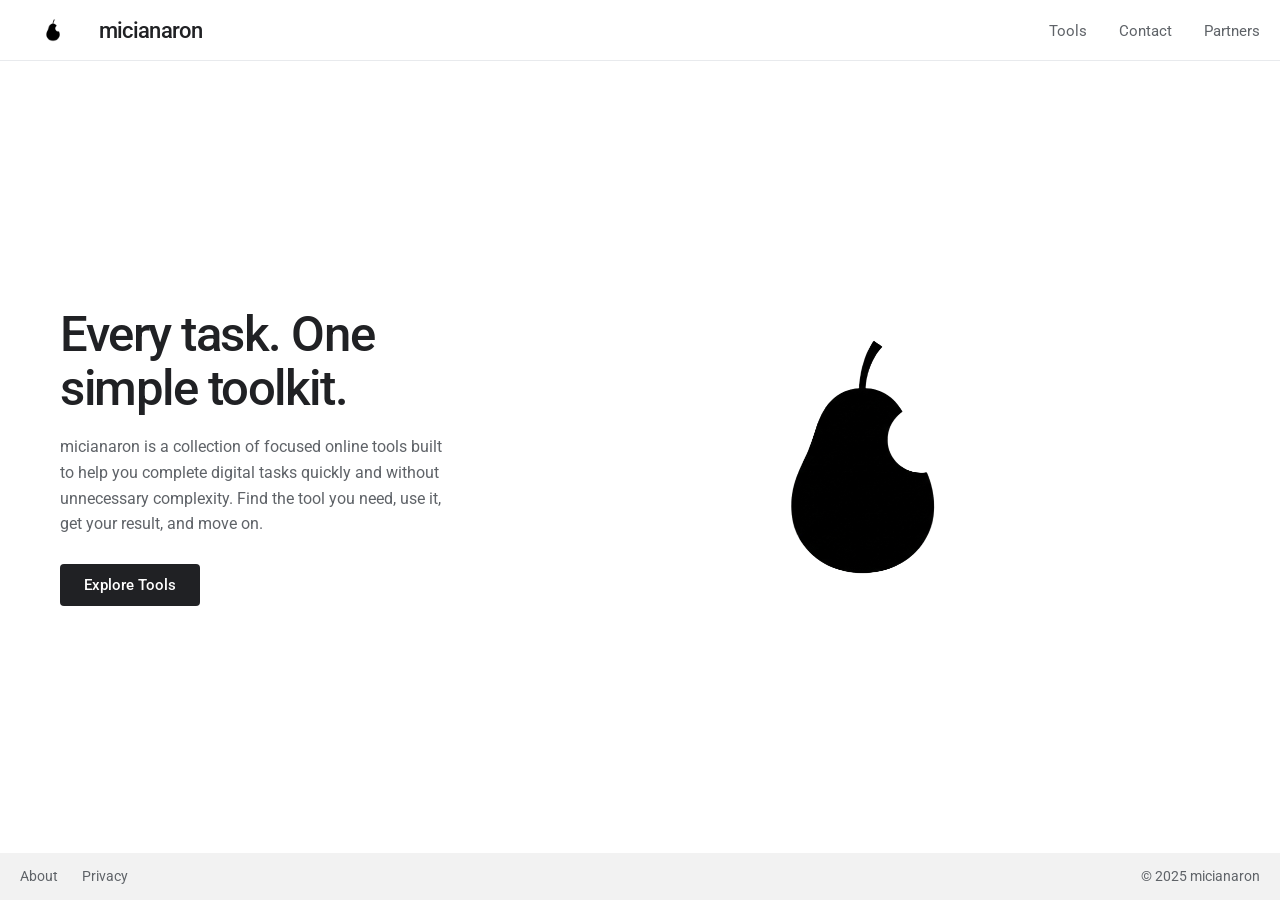
==== public/index.html @ afa33130 "Add files via upload" ====
<!DOCTYPE html>
<html lang="en">
<head>
  <meta charset="UTF-8" />
  <meta name="viewport" content="width=device-width, initial-scale=1.0" />
  <title>micianaron</title>

  <link rel="stylesheet" href="https://fonts.googleapis.com/css?family=Roboto:400,500,700&display=swap" />
  <link rel="stylesheet" href="https://cdnjs.cloudflare.com/ajax/libs/font-awesome/6.7.2/css/all.min.css" />
  <link rel="stylesheet" href="../assets/styles/style.css" />
  <link rel="stylesheet" href="../assets/styles/tools.css" />

  <link rel="icon" href="../assets/images/dark-logo.png" media="(prefers-color-scheme: light)" />
  <link rel="icon" href="../assets/images/light-logo.png" media="(prefers-color-scheme: dark)" />
</head>
<body>
  <!-- Full‑width header -->
  <header id="mainHeader">
    <div class="brand-container" data-page="home">
      <div class="brand-logo">
        <picture>
          <source srcset="../assets/images/light-logo.png" media="(prefers-color-scheme: dark)" />
          <img src="../assets/images/dark-logo.png" alt="micianaron logo" />
        </picture>
      </div>
      <span class="brand-name">micianaron</span>
    </div>

    <div class="header-search" id="headerSearch">
      <i class="fa-solid fa-magnifying-glass"></i>
      <input type="text" id="globalToolSearch" placeholder="Search tools..." />
    </div>

    <button class="hamburger-toggle" id="hamburgerBtn" aria-label="Toggle Navigation Menu">
      <span></span>
      <span></span>
      <span></span>
    </button>

    <nav id="navMenu">
      <ul>
        <li><a class="nav-link" data-page="tools" id="nav-tools">Tools</a></li>
        <li><a class="nav-link" data-page="contact" id="nav-contact">Contact</a></li>
        <li><a class="nav-link" data-page="partner" id="nav-partner">Partners</a></li>
      </ul>
    </nav>
  </header>

  <!-- Separator line under header -->
  <div class="header-separator"></div>

  <!-- Main content container -->
  <div class="container">
    <!-- HOME -->
    <main class="view hero active" id="view-home">
      <div class="hero-content">
        <blockquote class="hero-quote">Every task. One simple toolkit.</blockquote>
        <span class="hero-description-span">
          micianaron is a collection of focused online tools built to help you complete digital tasks quickly and without unnecessary complexity. Find the tool you need, use it, get your result, and move on.
        </span>
        <span class="hero-btn-span" data-page="tools">Explore Tools</span>
      </div>
      <div class="hero-image-wrapper">
        <picture>
          <source srcset="../assets/images/light-hero.png" media="(prefers-color-scheme: dark)" />
          <img src="../assets/images/dark-hero.png" alt="micianaron tools showcase" />
        </picture>
      </div>
    </main>

    <!-- DYNAMIC PAGE CONTENT -->
    <main class="view page-content" id="view-page">
      <div id="pageContent"></div>
    </main>
  </div>

  <!-- Full‑width footer -->
  <footer>
    <div class="footer-links">
      <a class="footer-link" data-page="about">About</a>
      <a class="footer-link" data-page="privacy">Privacy</a>
    </div>
    <span class="footer-copy">© 2025 micianaron</span>
  </footer>

  <script src="../scripts/script.js"></script>
  <script src="../scripts/tools.js"></script>
</body>
</html>
---- assets/styles/style.css ----
/* ==========================================================================
   MICIANARON GLOBAL STYLESHEET – GOOGLE THEME (MONOCHROME)
   ========================================================================== */

:root {
  --bg: #ffffff;
  --text-color: #202124;
  --subtext-color: #5f6368;
  --nav-link-color: #5f6368;
  --nav-link-hover: #202124;
  --mobile-menu-bg: #ffffff;
  --card-bg: #f8f9fa;
  --border-color: #dadce0;
  --divider-color: #e8eaed;
  --input-bg: #ffffff;
  --accent-btn: #202124;
  --accent-btn-text: #ffffff;
  --header-bg: #ffffff;
  --footer-bg: #f2f2f2;
}

@media (prefers-color-scheme: dark) {
  :root {
    --bg: #202124;
    --text-color: #e8eaed;
    --subtext-color: #9aa0a6;
    --nav-link-color: #9aa0a6;
    --nav-link-hover: #e8eaed;
    --mobile-menu-bg: #202124;
    --card-bg: #303134;
    --border-color: #5f6368;
    --divider-color: #3c4043;
    --input-bg: #303134;
    --accent-btn: #e8eaed;
    --accent-btn-text: #202124;
    --header-bg: #202124;
    --footer-bg: #171717;
  }
}

* {
  box-sizing: border-box;
  margin: 0;
  padding: 0;
}

html,
body {
  width: 100%;
  height: 100vh;
  height: 100dvh;
  overflow: hidden;
  font-family: 'Roboto', Arial, sans-serif;
  background: var(--bg);
  color: var(--text-color);
  -webkit-font-smoothing: antialiased;
  -moz-osx-font-smoothing: grayscale;
  display: flex;
  flex-direction: column;
}

/* ==========================================================================
   HEADER – full width, Google‑style
   ========================================================================== */
header {
  display: flex;
  justify-content: space-between;
  align-items: center;
  width: 100%;
  height: 60px;
  flex-shrink: 0;
  z-index: 100;
  gap: 1rem;
  padding: 0 20px;
  background: var(--header-bg);
}

.brand-container {
  display: flex;
  align-items: center;
  gap: 0.8rem;
  cursor: pointer;
  user-select: none;
  flex-shrink: 0;
}

.brand-logo img {
  height: 36px;
  width: auto;
  display: block;
}

.brand-name {
  font-size: 1.4rem;
  font-weight: 500;
  letter-spacing: -0.03em;
  color: var(--text-color);
  text-transform: lowercase;
}

/* Header search – hidden by default, shown only on tools page */
.header-search {
  display: none;
  align-items: center;
  gap: 0.5rem;
  background: var(--input-bg);
  border: 1px solid var(--border-color);
  border-radius: 24px;
  padding: 0 16px;
  height: 44px;
  width: 100%;
  max-width: 600px;
  flex-grow: 1;
  margin: 0 auto;
  transition: box-shadow 0.2s, border-color 0.2s;
}

.header-search i {
  color: var(--subtext-color);
  font-size: 0.9rem;
}

.header-search input {
  width: 100%;
  border: none;
  background: transparent;
  outline: none;
  color: var(--text-color);
  font-family: inherit;
  font-size: 0.95rem;
}

.header-search input::placeholder {
  color: var(--subtext-color);
  opacity: 0.7;
}

.header-search:focus-within {
  border-color: var(--nav-link-hover);
  box-shadow: 0 1px 6px rgba(32,33,36,0.28);
}

header.tools-active .header-search {
  display: flex;
}

/* Navigation */
nav ul {
  display: flex;
  list-style: none;
  gap: 2rem;
}

nav a {
  text-decoration: none;
  color: var(--nav-link-color);
  font-weight: 400;
  font-size: 0.95rem;
  transition: color 0.2s ease;
  cursor: pointer;
}

nav a:hover,
nav a.active {
  color: var(--nav-link-hover);
}

/* Hamburger */
.hamburger-toggle {
  display: none;
  flex-direction: column;
  justify-content: space-between;
  width: 28px;
  height: 20px;
  background: transparent;
  border: none;
  cursor: pointer;
  z-index: 101;
  padding: 0;
  flex-shrink: 0;
}

.hamburger-toggle span {
  width: 100%;
  height: 3px;
  background-color: var(--text-color);
  border-radius: 2px;
  transition: all 0.3s ease;
}

/* ==========================================================================
   HEADER SEPARATOR
   ========================================================================== */
.header-separator {
  width: 100%;
  height: 1px;
  background: var(--divider-color);
  flex-shrink: 0;
}

/* ==========================================================================
   MAIN CONTAINER
   ========================================================================== */
.container {
  display: flex;
  flex-direction: column;
  width: 100%;
  flex: 1;
  min-height: 0;
  max-width: 1200px;
  margin: 0 auto;
  padding: 0 20px;
  position: relative;
}

/* Full-width container override for contact page */
.container.full-width {
  max-width: none;
  padding: 0;
  margin: 0;
}

/* Ensure page content and its child stretch full width */
.container.full-width .page-content {
  max-width: none;
  padding: 0;
  margin: 0;
  align-items: stretch;  /* This fixes the non-stretching child */
}

.container.full-width #pageContent {
  width: 100%;
}

/* ==========================================================================
   MAIN VIEW SYSTEM
   ========================================================================== */
main.view {
  display: none;
  flex: 1;
  min-height: 0;
  padding: 1rem 0;
  animation: fadeIn 0.25s ease-in-out;
}

main.view.active {
  display: flex;
}

@keyframes fadeIn {
  from { opacity: 0; transform: translateY(4px); }
  to { opacity: 1; transform: translateY(0); }
}

/* ==========================================================================
   HOME HERO
   ========================================================================== */
.hero {
  align-items: center;
  justify-content: space-between;
  gap: 3rem;
}

.hero-content {
  flex: 1;
  max-width: 580px;
  display: flex;
  flex-direction: column;
  align-items: flex-start;
  gap: 1.2rem;
}

.hero-quote {
  font-size: clamp(2.2rem, 3.8vw, 4rem);
  font-weight: 500;
  line-height: 1.1;
  letter-spacing: -0.03em;
  text-align: left;
}

.hero-description-span {
  display: block;
  font-size: clamp(1rem, 1.2vw, 1.2rem);
  line-height: 1.6;
  color: var(--subtext-color);
  font-weight: 400;
  text-align: left;
}

/* Primary button */
.hero-btn-span {
  display: inline-flex;
  align-items: center;
  justify-content: center;
  padding: 0.75rem 1.5rem;
  background: var(--accent-btn);
  color: var(--accent-btn-text);
  font-size: 0.95rem;
  font-weight: 500;
  border-radius: 4px;
  cursor: pointer;
  user-select: none;
  transition: background 0.2s, box-shadow 0.2s;
  text-decoration: none;
  margin-top: 0.5rem;
  border: none;
}

.hero-btn-span:hover {
  background: var(--nav-link-hover);
  box-shadow: 0 1px 3px rgba(0,0,0,0.2);
}

.hero-image-wrapper {
  flex: 1.8;
  height: 100%;
  display: flex;
  justify-content: center;
  align-items: center;
  min-height: 0;
}

.hero-image-wrapper img {
  width: 100%;
  height: 100%;
  max-height: 80vh;
  object-fit: contain;
  display: block;
}

/* ==========================================================================
   GENERAL CONTENT PAGES
   ========================================================================== */
.page-content {
  flex-direction: column;
  align-items: flex-start;
  justify-content: flex-start;
  width: 100%;
  max-width: 800px;
  margin: 0 auto;
  padding-top: 1rem;
  overflow-y: auto;
  -ms-overflow-style: none;
  scrollbar-width: none;
}

.page-content::-webkit-scrollbar {
  display: none;
}

.page-title {
  font-size: clamp(1.8rem, 3vw, 2.4rem);
  font-weight: 500;
  margin-bottom: 1.5rem;
  letter-spacing: -0.02em;
  text-align: left;
}

.text-block {
  display: block;
  width: 100%;
  font-size: 1rem;
  line-height: 1.7;
  color: var(--subtext-color);
  text-align: left;
  font-weight: 400;
}

.text-divider {
  display: block;
  width: 100%;
  height: 1px;
  background-color: var(--divider-color);
  margin: 1.5rem 0;
  border: none;
}

/* ==========================================================================
   FOOTER
   ========================================================================== */
footer {
  width: 100%;
  flex-shrink: 0;
  background: var(--footer-bg);
  color: var(--subtext-color);
  display: flex;
  justify-content: space-between;
  align-items: center;
  padding: 15px 20px;
  font-size: 0.9rem;
}

.footer-links {
  display: flex;
  gap: 1.5rem;
}

.footer-link {
  color: var(--subtext-color);
  text-decoration: none;
  cursor: pointer;
  transition: color 0.2s;
}

.footer-link:hover {
  color: var(--nav-link-hover);
}

.footer-copy {
  color: var(--subtext-color);
}

/* ==========================================================================
   FORMS
   ========================================================================== */
.form-container {
  display: flex;
  flex-direction: column;
  gap: 1.2rem;
  width: 100%;
  max-width: 420px;
  margin-top: 1rem;
}

.form-group {
  display: flex;
  flex-direction: column;
  gap: 0.5rem;
  text-align: left;
}

.form-group label {
  font-size: 0.95rem;
  font-weight: 500;
}

.form-group input,
.form-group textarea {
  width: 100%;
  padding: 0.85rem 1rem;
  border-radius: 4px;
  border: 1px solid var(--border-color);
  background: var(--input-bg);
  color: var(--text-color);
  font-family: inherit;
  font-size: 1rem;
  outline: none;
  transition: border-color 0.2s ease;
}

.form-group input:focus,
.form-group textarea:focus {
  border-color: var(--nav-link-hover);
}

/* ==========================================================================
   MOBILE NAVIGATION
   ========================================================================== */
@media (max-width: 868px) {
  .hamburger-toggle {
    display: flex;
  }

  nav {
    position: fixed;
    top: 0;
    right: -100%;
    width: 100%;
    height: 100vh;
    background: var(--mobile-menu-bg);
    display: flex;
    justify-content: center;
    align-items: center;
    transition: right 0.3s ease-in-out;
    z-index: 99;
  }

  nav.active {
    right: 0;
  }

  nav ul {
    flex-direction: column;
    align-items: center;
    gap: 2.5rem;
  }

  nav a {
    font-size: 1.5rem;
  }

  .hamburger-toggle.active span:nth-child(1) {
    transform: translateY(8.5px) rotate(45deg);
  }

  .hamburger-toggle.active span:nth-child(2) {
    opacity: 0;
  }

  .hamburger-toggle.active span:nth-child(3) {
    transform: translateY(-8.5px) rotate(-45deg);
  }

  .hero {
    flex-direction: column;
    justify-content: center;
    gap: 1.5rem;
  }

  .hero-content {
    max-width: 100%;
  }

  .hero-quote {
    font-size: clamp(1.8rem, 5vw, 2.5rem);
  }

  .hero-image-wrapper {
    flex: 1;
    width: 100%;
  }

  .hero-image-wrapper img {
    max-height: 40vh;
  }

  .page-content {
    padding-right: 0;
  }

  #view-page .form-container {
    width: 100%;
    max-width: 520px;
    padding: 0 0.5rem;
  }

  #view-page .form-group input,
  #view-page .form-group textarea {
    min-height: 50px;
  }

  #view-page .form-container .hero-btn-span {
    min-height: 50px;
  }

  header {
    flex-wrap: nowrap;
    gap: 0.8rem;
    padding: 0 12px;
  }

  .brand-container {
    order: 1;
    flex-shrink: 0;
  }

  .header-search {
    order: 2;
    flex: 1 1 auto;
    max-width: none;
    margin: 0;
    min-width: 0;
  }

  .hamburger-toggle {
    order: 3;
  }

  footer {
    flex-direction: column;
    gap: 0.5rem;
    text-align: center;
    padding: 12px;
  }
}

@media (max-width: 480px) {
  .brand-logo img {
    height: 30px;
  }

  .brand-name {
    font-size: 1.1rem;
  }

  .container {
    padding: 0 12px;
  }

  header {
    height: 54px;
  }

  #view-page .form-group input,
  #view-page .form-group textarea {
    min-height: 50px;
    font-size: 16px;
  }
}
---- assets/styles/tools.css ----
/* ==========================================================================
   MICIANARON TOOLS PAGE STYLESHEET
   ========================================================================== */

.tools-page {
  width: 100%;
  height: 100%;
  display: flex;
  flex-direction: column;
  overflow-y: auto;
  -ms-overflow-style: none;
  scrollbar-width: none;
  padding-bottom: 2rem;
}

.tools-page::-webkit-scrollbar {
  display: none;
}

.tool-grid {
  display: grid;
  grid-template-columns: repeat(auto-fill, minmax(280px, 1fr));
  gap: 1.5rem;
  width: 100%;
}

.tool-card {
  display: flex;
  align-items: center;
  gap: 1rem;
  background: var(--card-bg);
  border: 1px solid var(--border-color);
  border-radius: 12px;
  padding: 1.25rem;
  text-decoration: none;
  color: inherit;
  transition: transform 0.2s ease, box-shadow 0.2s ease, border-color 0.2s ease;
  cursor: pointer;
}

.tool-card:hover {
  transform: translateY(-4px);
  box-shadow: 0 8px 16px rgba(0, 0, 0, 0.1);
  border-color: var(--text-color);
}

.tool-card-icon {
  flex-shrink: 0;
  width: 48px;
  height: 48px;
  display: flex;
  align-items: center;
  justify-content: center;
  border-radius: 10px;
  overflow: hidden;
  background: var(--input-bg);
}

.tool-card-icon img {
  width: 100%;
  height: 100%;
  object-fit: contain;
}

.tool-card-info {
  display: flex;
  flex-direction: column;
  gap: 0.2rem;
  min-width: 0;
}

.tool-card-title {
  font-weight: 700;
  font-size: 1.05rem;
  color: var(--text-color);
  white-space: nowrap;
  overflow: hidden;
  text-overflow: ellipsis;
}

.tool-card-url {
  font-size: 0.85rem;
  color: var(--subtext-color);
  opacity: 0.8;
  white-space: nowrap;
  overflow: hidden;
  text-overflow: ellipsis;
}

.tool-card-description {
  font-size: 0.9rem;
  color: var(--subtext-color);
  line-height: 1.4;
  display: -webkit-box;
  -webkit-line-clamp: 2;
  line-clamp: 2;
  -webkit-box-orient: vertical;
  overflow: hidden;
}

.tools-empty {
  text-align: center;
  padding: 2rem;
  color: var(--subtext-color);
  font-size: 1rem;
}

@media (max-width: 600px) {
  .tool-grid {
    grid-template-columns: 1fr;
  }
}
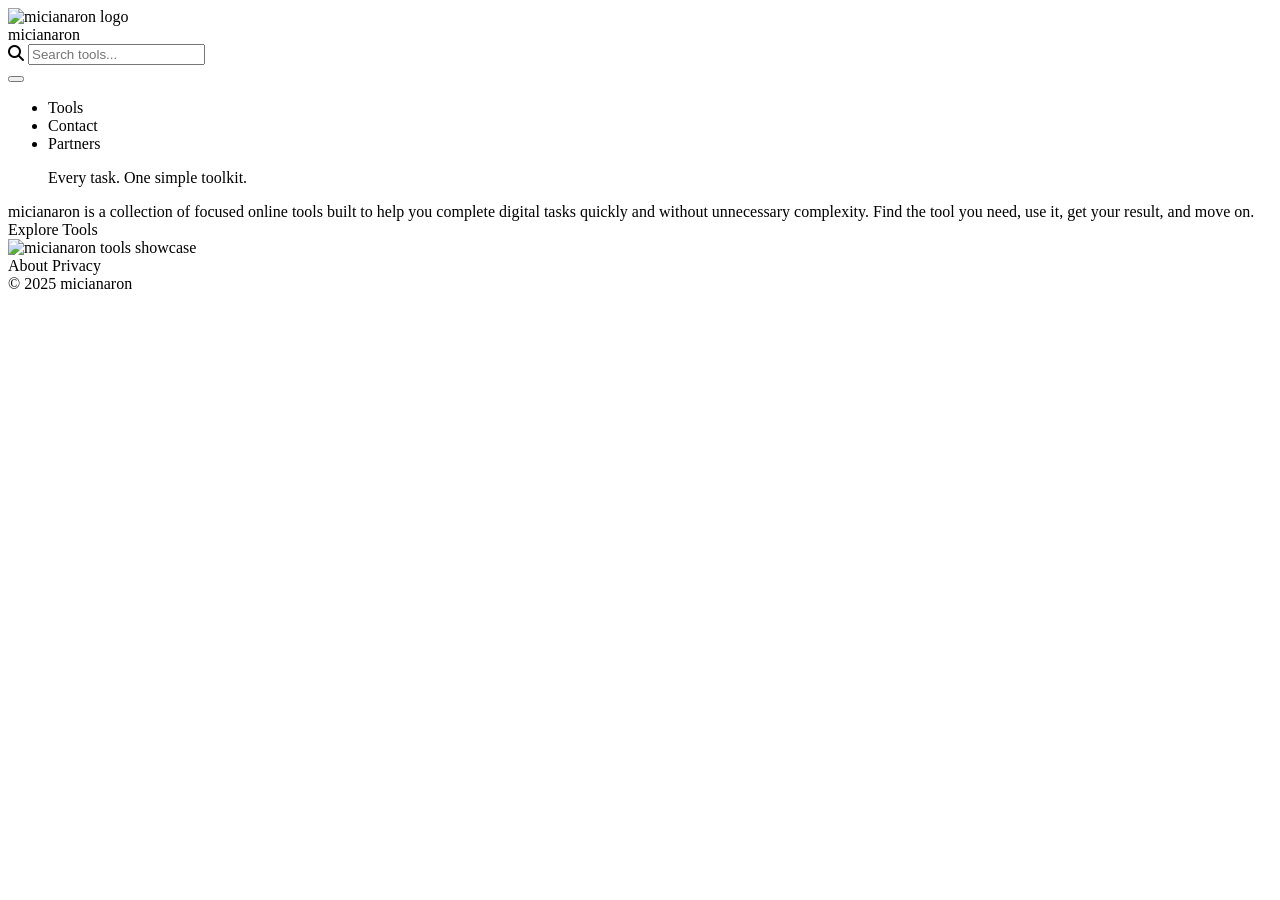
==== commit 30a8afe9: "Fix file paths in index.html Updated file paths for styles and images to remove '../' prefix." ====
--- a/public/index.html
+++ b/public/index.html
@@ -7,11 +7,11 @@
 
   <link rel="stylesheet" href="https://fonts.googleapis.com/css?family=Roboto:400,500,700&display=swap" />
   <link rel="stylesheet" href="https://cdnjs.cloudflare.com/ajax/libs/font-awesome/6.7.2/css/all.min.css" />
-  <link rel="stylesheet" href="../assets/styles/style.css" />
-  <link rel="stylesheet" href="../assets/styles/tools.css" />
+  <link rel="stylesheet" href="assets/styles/style.css" />
+  <link rel="stylesheet" href="assets/styles/tools.css" />
 
-  <link rel="icon" href="../assets/images/dark-logo.png" media="(prefers-color-scheme: light)" />
-  <link rel="icon" href="../assets/images/light-logo.png" media="(prefers-color-scheme: dark)" />
+  <link rel="icon" href="assets/images/dark-logo.png" media="(prefers-color-scheme: light)" />
+  <link rel="icon" href="assets/images/light-logo.png" media="(prefers-color-scheme: dark)" />
 </head>
 <body>
   <!-- Full‑width header -->
@@ -19,8 +19,8 @@
     <div class="brand-container" data-page="home">
       <div class="brand-logo">
         <picture>
-          <source srcset="../assets/images/light-logo.png" media="(prefers-color-scheme: dark)" />
-          <img src="../assets/images/dark-logo.png" alt="micianaron logo" />
+          <source srcset="assets/images/light-logo.png" media="(prefers-color-scheme: dark)" />
+          <img src="assets/images/dark-logo.png" alt="micianaron logo" />
         </picture>
       </div>
       <span class="brand-name">micianaron</span>
@@ -62,8 +62,8 @@
       </div>
       <div class="hero-image-wrapper">
         <picture>
-          <source srcset="../assets/images/light-hero.png" media="(prefers-color-scheme: dark)" />
-          <img src="../assets/images/dark-hero.png" alt="micianaron tools showcase" />
+          <source srcset="assets/images/light-hero.png" media="(prefers-color-scheme: dark)" />
+          <img src="assets/images/dark-hero.png" alt="micianaron tools showcase" />
         </picture>
       </div>
     </main>
@@ -83,7 +83,7 @@
     <span class="footer-copy">© 2025 micianaron</span>
   </footer>
 
-  <script src="../scripts/script.js"></script>
-  <script src="../scripts/tools.js"></script>
+  <script src="scripts/script.js"></script>
+  <script src="scripts/tools.js"></script>
 </body>
-</html>+</html>
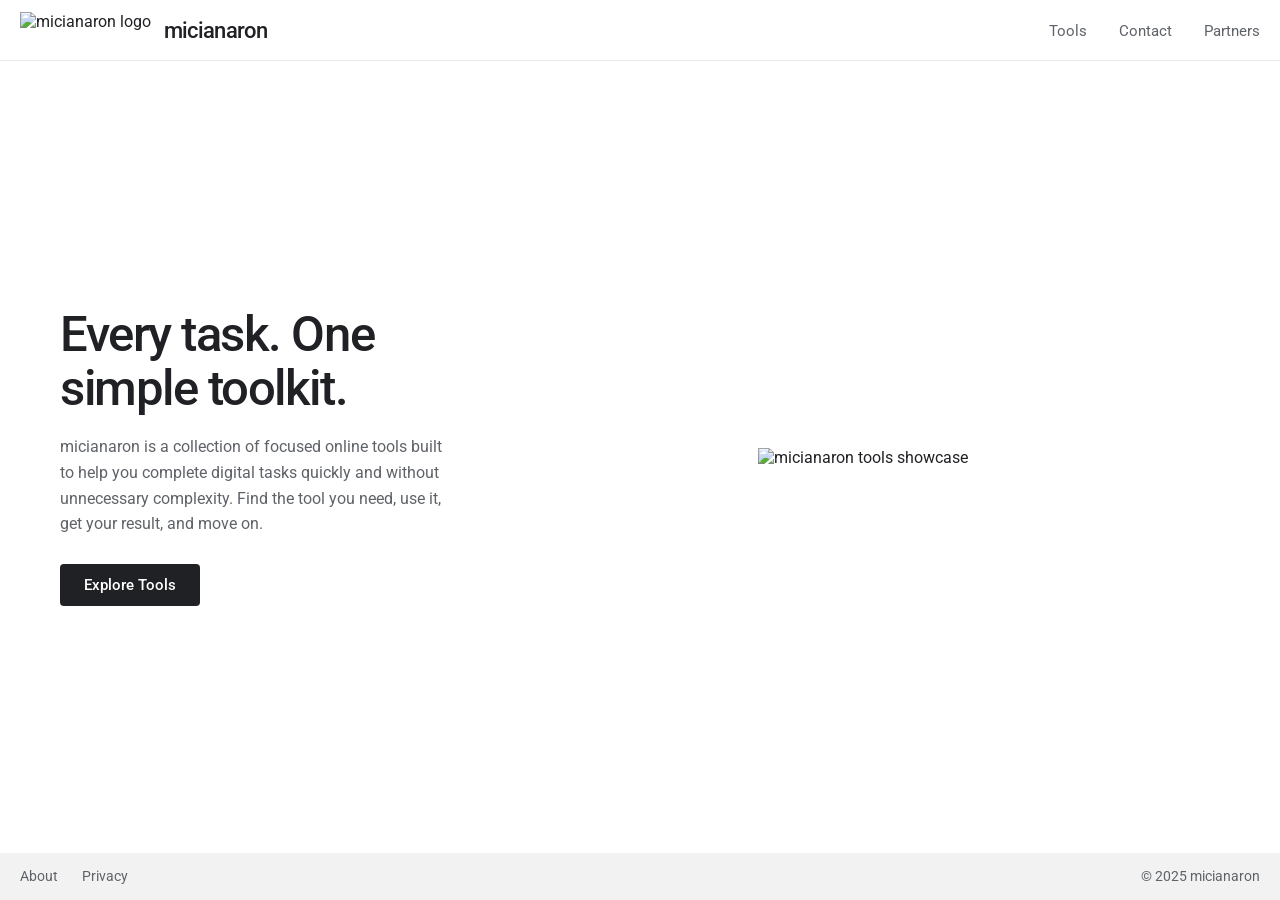
==== commit eefda43f: "Update index.html" ====
--- a/public/index.html
+++ b/public/index.html
@@ -7,11 +7,11 @@
 
   <link rel="stylesheet" href="https://fonts.googleapis.com/css?family=Roboto:400,500,700&display=swap" />
   <link rel="stylesheet" href="https://cdnjs.cloudflare.com/ajax/libs/font-awesome/6.7.2/css/all.min.css" />
-  <link rel="stylesheet" href="assets/styles/style.css" />
-  <link rel="stylesheet" href="assets/styles/tools.css" />
+  <link rel="stylesheet" href="../assets/styles/style.css" />
+  <link rel="stylesheet" href="../assets/styles/tools.css" />
 
-  <link rel="icon" href="assets/images/dark-logo.png" media="(prefers-color-scheme: light)" />
-  <link rel="icon" href="assets/images/light-logo.png" media="(prefers-color-scheme: dark)" />
+  <link rel="icon" href="../assets/images/dark-logo.png" media="(prefers-color-scheme: light)" />
+  <link rel="icon" href="../assets/images/light-logo.png" media="(prefers-color-scheme: dark)" />
 </head>
 <body>
   <!-- Full‑width header -->
--- a/assets/styles/style.css
+++ b/assets/styles/style.css
@@ -0,0 +1,599 @@
+/* ==========================================================================
+   MICIANARON GLOBAL STYLESHEET – GOOGLE THEME (MONOCHROME)
+   ========================================================================== */
+
+:root {
+  --bg: #ffffff;
+  --text-color: #202124;
+  --subtext-color: #5f6368;
+  --nav-link-color: #5f6368;
+  --nav-link-hover: #202124;
+  --mobile-menu-bg: #ffffff;
+  --card-bg: #f8f9fa;
+  --border-color: #dadce0;
+  --divider-color: #e8eaed;
+  --input-bg: #ffffff;
+  --accent-btn: #202124;
+  --accent-btn-text: #ffffff;
+  --header-bg: #ffffff;
+  --footer-bg: #f2f2f2;
+}
+
+@media (prefers-color-scheme: dark) {
+  :root {
+    --bg: #202124;
+    --text-color: #e8eaed;
+    --subtext-color: #9aa0a6;
+    --nav-link-color: #9aa0a6;
+    --nav-link-hover: #e8eaed;
+    --mobile-menu-bg: #202124;
+    --card-bg: #303134;
+    --border-color: #5f6368;
+    --divider-color: #3c4043;
+    --input-bg: #303134;
+    --accent-btn: #e8eaed;
+    --accent-btn-text: #202124;
+    --header-bg: #202124;
+    --footer-bg: #171717;
+  }
+}
+
+* {
+  box-sizing: border-box;
+  margin: 0;
+  padding: 0;
+}
+
+html,
+body {
+  width: 100%;
+  height: 100vh;
+  height: 100dvh;
+  overflow: hidden;
+  font-family: 'Roboto', Arial, sans-serif;
+  background: var(--bg);
+  color: var(--text-color);
+  -webkit-font-smoothing: antialiased;
+  -moz-osx-font-smoothing: grayscale;
+  display: flex;
+  flex-direction: column;
+}
+
+/* ==========================================================================
+   HEADER – full width, Google‑style
+   ========================================================================== */
+header {
+  display: flex;
+  justify-content: space-between;
+  align-items: center;
+  width: 100%;
+  height: 60px;
+  flex-shrink: 0;
+  z-index: 100;
+  gap: 1rem;
+  padding: 0 20px;
+  background: var(--header-bg);
+}
+
+.brand-container {
+  display: flex;
+  align-items: center;
+  gap: 0.8rem;
+  cursor: pointer;
+  user-select: none;
+  flex-shrink: 0;
+}
+
+.brand-logo img {
+  height: 36px;
+  width: auto;
+  display: block;
+}
+
+.brand-name {
+  font-size: 1.4rem;
+  font-weight: 500;
+  letter-spacing: -0.03em;
+  color: var(--text-color);
+  text-transform: lowercase;
+}
+
+/* Header search – hidden by default, shown only on tools page */
+.header-search {
+  display: none;
+  align-items: center;
+  gap: 0.5rem;
+  background: var(--input-bg);
+  border: 1px solid var(--border-color);
+  border-radius: 24px;
+  padding: 0 16px;
+  height: 44px;
+  width: 100%;
+  max-width: 600px;
+  flex-grow: 1;
+  margin: 0 auto;
+  transition: box-shadow 0.2s, border-color 0.2s;
+}
+
+.header-search i {
+  color: var(--subtext-color);
+  font-size: 0.9rem;
+}
+
+.header-search input {
+  width: 100%;
+  border: none;
+  background: transparent;
+  outline: none;
+  color: var(--text-color);
+  font-family: inherit;
+  font-size: 0.95rem;
+}
+
+.header-search input::placeholder {
+  color: var(--subtext-color);
+  opacity: 0.7;
+}
+
+.header-search:focus-within {
+  border-color: var(--nav-link-hover);
+  box-shadow: 0 1px 6px rgba(32,33,36,0.28);
+}
+
+header.tools-active .header-search {
+  display: flex;
+}
+
+/* Navigation */
+nav ul {
+  display: flex;
+  list-style: none;
+  gap: 2rem;
+}
+
+nav a {
+  text-decoration: none;
+  color: var(--nav-link-color);
+  font-weight: 400;
+  font-size: 0.95rem;
+  transition: color 0.2s ease;
+  cursor: pointer;
+}
+
+nav a:hover,
+nav a.active {
+  color: var(--nav-link-hover);
+}
+
+/* Hamburger */
+.hamburger-toggle {
+  display: none;
+  flex-direction: column;
+  justify-content: space-between;
+  width: 28px;
+  height: 20px;
+  background: transparent;
+  border: none;
+  cursor: pointer;
+  z-index: 101;
+  padding: 0;
+  flex-shrink: 0;
+}
+
+.hamburger-toggle span {
+  width: 100%;
+  height: 3px;
+  background-color: var(--text-color);
+  border-radius: 2px;
+  transition: all 0.3s ease;
+}
+
+/* ==========================================================================
+   HEADER SEPARATOR
+   ========================================================================== */
+.header-separator {
+  width: 100%;
+  height: 1px;
+  background: var(--divider-color);
+  flex-shrink: 0;
+}
+
+/* ==========================================================================
+   MAIN CONTAINER
+   ========================================================================== */
+.container {
+  display: flex;
+  flex-direction: column;
+  width: 100%;
+  flex: 1;
+  min-height: 0;
+  max-width: 1200px;
+  margin: 0 auto;
+  padding: 0 20px;
+  position: relative;
+}
+
+/* Full-width container override for contact page */
+.container.full-width {
+  max-width: none;
+  padding: 0;
+  margin: 0;
+}
+
+/* Ensure page content and its child stretch full width */
+.container.full-width .page-content {
+  max-width: none;
+  padding: 0;
+  margin: 0;
+  align-items: stretch;  /* This fixes the non-stretching child */
+}
+
+.container.full-width #pageContent {
+  width: 100%;
+}
+
+/* ==========================================================================
+   MAIN VIEW SYSTEM
+   ========================================================================== */
+main.view {
+  display: none;
+  flex: 1;
+  min-height: 0;
+  padding: 1rem 0;
+  animation: fadeIn 0.25s ease-in-out;
+}
+
+main.view.active {
+  display: flex;
+}
+
+@keyframes fadeIn {
+  from { opacity: 0; transform: translateY(4px); }
+  to { opacity: 1; transform: translateY(0); }
+}
+
+/* ==========================================================================
+   HOME HERO
+   ========================================================================== */
+.hero {
+  align-items: center;
+  justify-content: space-between;
+  gap: 3rem;
+}
+
+.hero-content {
+  flex: 1;
+  max-width: 580px;
+  display: flex;
+  flex-direction: column;
+  align-items: flex-start;
+  gap: 1.2rem;
+}
+
+.hero-quote {
+  font-size: clamp(2.2rem, 3.8vw, 4rem);
+  font-weight: 500;
+  line-height: 1.1;
+  letter-spacing: -0.03em;
+  text-align: left;
+}
+
+.hero-description-span {
+  display: block;
+  font-size: clamp(1rem, 1.2vw, 1.2rem);
+  line-height: 1.6;
+  color: var(--subtext-color);
+  font-weight: 400;
+  text-align: left;
+}
+
+/* Primary button */
+.hero-btn-span {
+  display: inline-flex;
+  align-items: center;
+  justify-content: center;
+  padding: 0.75rem 1.5rem;
+  background: var(--accent-btn);
+  color: var(--accent-btn-text);
+  font-size: 0.95rem;
+  font-weight: 500;
+  border-radius: 4px;
+  cursor: pointer;
+  user-select: none;
+  transition: background 0.2s, box-shadow 0.2s;
+  text-decoration: none;
+  margin-top: 0.5rem;
+  border: none;
+}
+
+.hero-btn-span:hover {
+  background: var(--nav-link-hover);
+  box-shadow: 0 1px 3px rgba(0,0,0,0.2);
+}
+
+.hero-image-wrapper {
+  flex: 1.8;
+  height: 100%;
+  display: flex;
+  justify-content: center;
+  align-items: center;
+  min-height: 0;
+}
+
+.hero-image-wrapper img {
+  width: 100%;
+  height: 100%;
+  max-height: 80vh;
+  object-fit: contain;
+  display: block;
+}
+
+/* ==========================================================================
+   GENERAL CONTENT PAGES
+   ========================================================================== */
+.page-content {
+  flex-direction: column;
+  align-items: flex-start;
+  justify-content: flex-start;
+  width: 100%;
+  max-width: 800px;
+  margin: 0 auto;
+  padding-top: 1rem;
+  overflow-y: auto;
+  -ms-overflow-style: none;
+  scrollbar-width: none;
+}
+
+.page-content::-webkit-scrollbar {
+  display: none;
+}
+
+.page-title {
+  font-size: clamp(1.8rem, 3vw, 2.4rem);
+  font-weight: 500;
+  margin-bottom: 1.5rem;
+  letter-spacing: -0.02em;
+  text-align: left;
+}
+
+.text-block {
+  display: block;
+  width: 100%;
+  font-size: 1rem;
+  line-height: 1.7;
+  color: var(--subtext-color);
+  text-align: left;
+  font-weight: 400;
+}
+
+.text-divider {
+  display: block;
+  width: 100%;
+  height: 1px;
+  background-color: var(--divider-color);
+  margin: 1.5rem 0;
+  border: none;
+}
+
+/* ==========================================================================
+   FOOTER
+   ========================================================================== */
+footer {
+  width: 100%;
+  flex-shrink: 0;
+  background: var(--footer-bg);
+  color: var(--subtext-color);
+  display: flex;
+  justify-content: space-between;
+  align-items: center;
+  padding: 15px 20px;
+  font-size: 0.9rem;
+}
+
+.footer-links {
+  display: flex;
+  gap: 1.5rem;
+}
+
+.footer-link {
+  color: var(--subtext-color);
+  text-decoration: none;
+  cursor: pointer;
+  transition: color 0.2s;
+}
+
+.footer-link:hover {
+  color: var(--nav-link-hover);
+}
+
+.footer-copy {
+  color: var(--subtext-color);
+}
+
+/* ==========================================================================
+   FORMS
+   ========================================================================== */
+.form-container {
+  display: flex;
+  flex-direction: column;
+  gap: 1.2rem;
+  width: 100%;
+  max-width: 420px;
+  margin-top: 1rem;
+}
+
+.form-group {
+  display: flex;
+  flex-direction: column;
+  gap: 0.5rem;
+  text-align: left;
+}
+
+.form-group label {
+  font-size: 0.95rem;
+  font-weight: 500;
+}
+
+.form-group input,
+.form-group textarea {
+  width: 100%;
+  padding: 0.85rem 1rem;
+  border-radius: 4px;
+  border: 1px solid var(--border-color);
+  background: var(--input-bg);
+  color: var(--text-color);
+  font-family: inherit;
+  font-size: 1rem;
+  outline: none;
+  transition: border-color 0.2s ease;
+}
+
+.form-group input:focus,
+.form-group textarea:focus {
+  border-color: var(--nav-link-hover);
+}
+
+/* ==========================================================================
+   MOBILE NAVIGATION
+   ========================================================================== */
+@media (max-width: 868px) {
+  .hamburger-toggle {
+    display: flex;
+  }
+
+  nav {
+    position: fixed;
+    top: 0;
+    right: -100%;
+    width: 100%;
+    height: 100vh;
+    background: var(--mobile-menu-bg);
+    display: flex;
+    justify-content: center;
+    align-items: center;
+    transition: right 0.3s ease-in-out;
+    z-index: 99;
+  }
+
+  nav.active {
+    right: 0;
+  }
+
+  nav ul {
+    flex-direction: column;
+    align-items: center;
+    gap: 2.5rem;
+  }
+
+  nav a {
+    font-size: 1.5rem;
+  }
+
+  .hamburger-toggle.active span:nth-child(1) {
+    transform: translateY(8.5px) rotate(45deg);
+  }
+
+  .hamburger-toggle.active span:nth-child(2) {
+    opacity: 0;
+  }
+
+  .hamburger-toggle.active span:nth-child(3) {
+    transform: translateY(-8.5px) rotate(-45deg);
+  }
+
+  .hero {
+    flex-direction: column;
+    justify-content: center;
+    gap: 1.5rem;
+  }
+
+  .hero-content {
+    max-width: 100%;
+  }
+
+  .hero-quote {
+    font-size: clamp(1.8rem, 5vw, 2.5rem);
+  }
+
+  .hero-image-wrapper {
+    flex: 1;
+    width: 100%;
+  }
+
+  .hero-image-wrapper img {
+    max-height: 40vh;
+  }
+
+  .page-content {
+    padding-right: 0;
+  }
+
+  #view-page .form-container {
+    width: 100%;
+    max-width: 520px;
+    padding: 0 0.5rem;
+  }
+
+  #view-page .form-group input,
+  #view-page .form-group textarea {
+    min-height: 50px;
+  }
+
+  #view-page .form-container .hero-btn-span {
+    min-height: 50px;
+  }
+
+  header {
+    flex-wrap: nowrap;
+    gap: 0.8rem;
+    padding: 0 12px;
+  }
+
+  .brand-container {
+    order: 1;
+    flex-shrink: 0;
+  }
+
+  .header-search {
+    order: 2;
+    flex: 1 1 auto;
+    max-width: none;
+    margin: 0;
+    min-width: 0;
+  }
+
+  .hamburger-toggle {
+    order: 3;
+  }
+
+  footer {
+    flex-direction: column;
+    gap: 0.5rem;
+    text-align: center;
+    padding: 12px;
+  }
+}
+
+@media (max-width: 480px) {
+  .brand-logo img {
+    height: 30px;
+  }
+
+  .brand-name {
+    font-size: 1.1rem;
+  }
+
+  .container {
+    padding: 0 12px;
+  }
+
+  header {
+    height: 54px;
+  }
+
+  #view-page .form-group input,
+  #view-page .form-group textarea {
+    min-height: 50px;
+    font-size: 16px;
+  }
+}
--- a/assets/styles/tools.css
+++ b/assets/styles/tools.css
@@ -0,0 +1,112 @@
+/* ==========================================================================
+   MICIANARON TOOLS PAGE STYLESHEET
+   ========================================================================== */
+
+.tools-page {
+  width: 100%;
+  height: 100%;
+  display: flex;
+  flex-direction: column;
+  overflow-y: auto;
+  -ms-overflow-style: none;
+  scrollbar-width: none;
+  padding-bottom: 2rem;
+}
+
+.tools-page::-webkit-scrollbar {
+  display: none;
+}
+
+.tool-grid {
+  display: grid;
+  grid-template-columns: repeat(auto-fill, minmax(280px, 1fr));
+  gap: 1.5rem;
+  width: 100%;
+}
+
+.tool-card {
+  display: flex;
+  align-items: center;
+  gap: 1rem;
+  background: var(--card-bg);
+  border: 1px solid var(--border-color);
+  border-radius: 12px;
+  padding: 1.25rem;
+  text-decoration: none;
+  color: inherit;
+  transition: transform 0.2s ease, box-shadow 0.2s ease, border-color 0.2s ease;
+  cursor: pointer;
+}
+
+.tool-card:hover {
+  transform: translateY(-4px);
+  box-shadow: 0 8px 16px rgba(0, 0, 0, 0.1);
+  border-color: var(--text-color);
+}
+
+.tool-card-icon {
+  flex-shrink: 0;
+  width: 48px;
+  height: 48px;
+  display: flex;
+  align-items: center;
+  justify-content: center;
+  border-radius: 10px;
+  overflow: hidden;
+  background: var(--input-bg);
+}
+
+.tool-card-icon img {
+  width: 100%;
+  height: 100%;
+  object-fit: contain;
+}
+
+.tool-card-info {
+  display: flex;
+  flex-direction: column;
+  gap: 0.2rem;
+  min-width: 0;
+}
+
+.tool-card-title {
+  font-weight: 700;
+  font-size: 1.05rem;
+  color: var(--text-color);
+  white-space: nowrap;
+  overflow: hidden;
+  text-overflow: ellipsis;
+}
+
+.tool-card-url {
+  font-size: 0.85rem;
+  color: var(--subtext-color);
+  opacity: 0.8;
+  white-space: nowrap;
+  overflow: hidden;
+  text-overflow: ellipsis;
+}
+
+.tool-card-description {
+  font-size: 0.9rem;
+  color: var(--subtext-color);
+  line-height: 1.4;
+  display: -webkit-box;
+  -webkit-line-clamp: 2;
+  line-clamp: 2;
+  -webkit-box-orient: vertical;
+  overflow: hidden;
+}
+
+.tools-empty {
+  text-align: center;
+  padding: 2rem;
+  color: var(--subtext-color);
+  font-size: 1rem;
+}
+
+@media (max-width: 600px) {
+  .tool-grid {
+    grid-template-columns: 1fr;
+  }
+}
